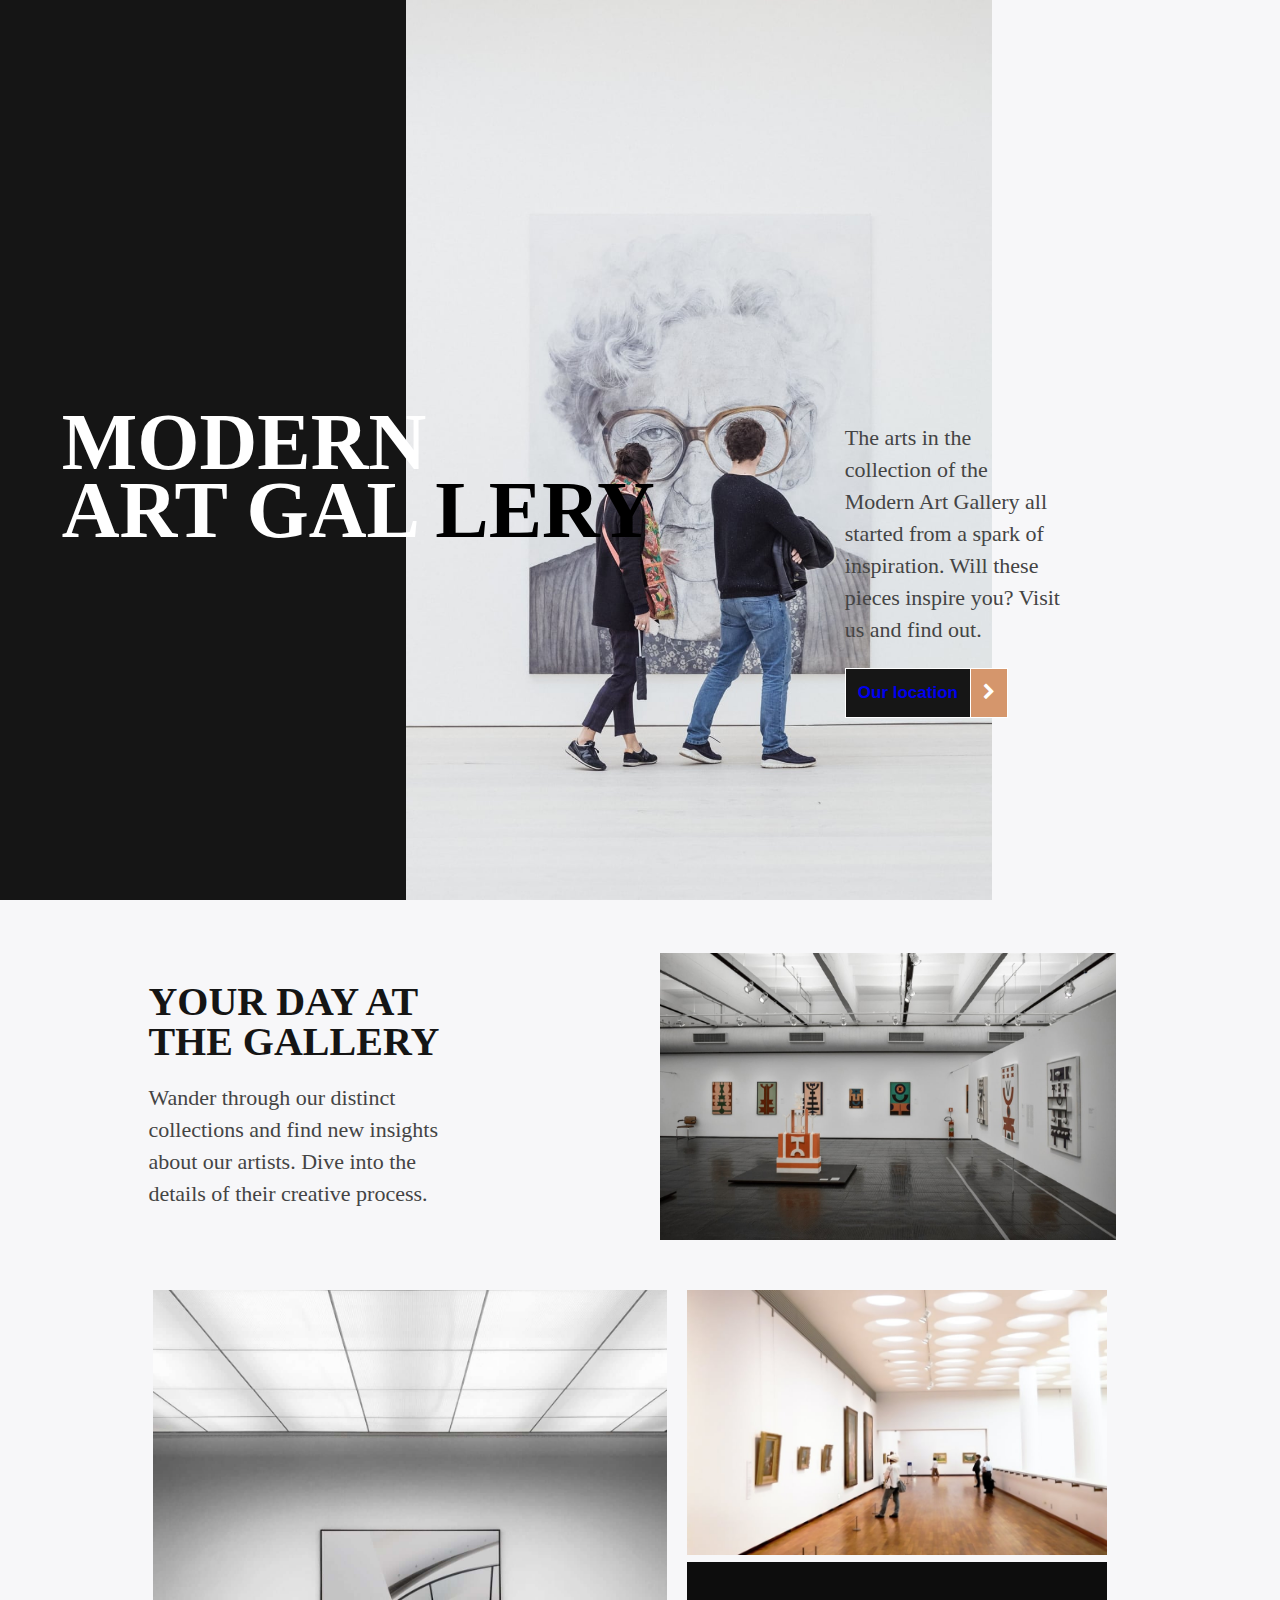
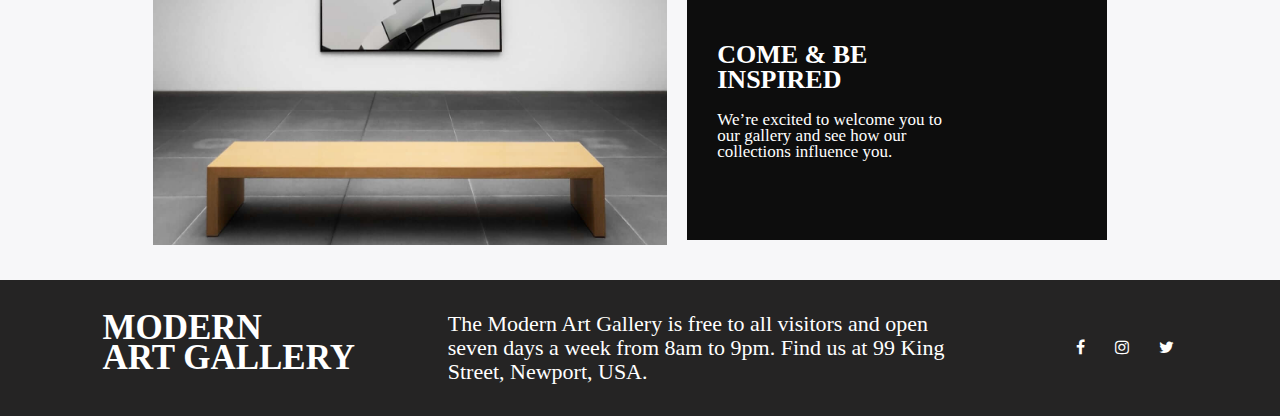
==== index.html @ 7bf1d9e2 "first commit" ====
<!DOCTYPE html>
<html lang="en">
  <head>
    <meta charset="UTF-8" />
    <meta http-equiv="X-UA-Compatible" content="IE=edge" />
    <meta name="viewport" content="width=device-width, initial-scale=1.0" />
    <link rel="stylesheet" href="style.css" />
    <link
      rel="icon"
      type="image/png"
      sizes="32x32"
      href="./assets/favicon-32x32.png"
    />
    <link
      rel="stylesheet"
      href="https://cdnjs.cloudflare.com/ajax/libs/font-awesome/4.7.0/css/font-awesome.min.css"
    />
    <title>Frontend Mentor | Art gallery website</title>
  </head>
  <body>
    <main>
      <section id="intro-section">
        <div class="container">
          <div class="container-dark"></div>
          <div class="container-bg"></div>
        </div>
        <div class="intro-text">
          <div class="text-header">
            <h1>
              Modern <br />
              Art Gal
            </h1>
          </div>
          <div class="sub-head">
            <p>
              The arts in the collection of the Modern Art Gallery all started
              from a spark of inspiration. Will these pieces inspire you? Visit
              us and find out.
            </p>

            <div class="location-btn">
              <div class="location-main">
                <button class="btn">
                  <a href="location.html">
                    <span class="location-link">Our location</span>
                </button>
                <button class="btn2">
                  <i class="fa fa-chevron-right" aria-hidden="true"></i>
                </button>
              </div>
            </div>
          </div>
        </div>
      </section>

      <section id="main-gallery">
        <div class="gallery-conatiner">
          <div class="gallery-main-text">
            <h1>
              Your Day At <br />
              the Gallery
            </h1>

            <p>
              Wander through our distinct collections and find new insights
              about our artists. Dive into the details of their creative
              process.
            </p>
          </div>

          <div class="gallery-image">
            <img
              src="../assets/desktop/image-grid-1@2x.jpg"
              class="gallery-img"
              alt="image"
            />
          </div>
        </div>
      </section>

      <section id="sub-gallery">
        <div class="gallery-container-main">
          <div class="gallery-big">
            <img src="../assets/desktop/image-grid-2@2x.jpg" alt="image" />
          </div>

          <div class="gallery-small">
            <img
              src="../assets/desktop/image-grid-3@2x.jpg"
              class="bgimg1"
              alt="image"
            />

            <div class="bg">
              <div class="gallery-main-text21">
                <h1>
                  COME & BE <br />
                  INSPIRED
                </h1>
                <p>
                  We’re excited to welcome you to our gallery and see how our
                  collections influence you.
                </p>
              </div>
            </div>
          </div>
        </div>
      </section>

      <footer id="footer">
        <div class="footer-container">
          <div class="footer-header">
            <h1>
              MODERN <br />
              ART GALLERY
            </h1>
          </div>
          <div class="footer-text">
            <p>
              The Modern Art Gallery is free to all visitors and open seven days
              a week from 8am to 9pm. Find us at 99 King Street, Newport, USA.
            </p>
          </div>
          <div class="footer-media">
            <ul>
              <li>
                <i class="fa fa-facebook-f"></i>
              </li>
              <li>
                <i class="fa fa-instagram"></i>
              </li>
              <li>
                <i class="fa fa-twitter"></i>
              </li>
            </ul>
          </div>
        </div>
      </footer>
    </main>
  </body>
</html>
---- style.css ----
@import url("https://fonts.googleapis.com/css2?family=Poppins:wght@100;200;300;400;500;600;700&display=swap");

/* * {
  outline: 2px solid red;
} */

html {
  scroll-behavior: smooth;
}

body {
  position: relative;
  padding: 0;
  margin: 0;
  font-family: Poppins, Arial, Helvetica, sans-serif;
  box-sizing: border-box;
  background-color: #f7f7f9;
}

h1 {
  margin-top: 8px;
  margin-bottom: 8px;
}

a {
  text-decoration: none;
  cursor: pointer;
}

p {
  font-weight: 400;
  font-size: 16px;
  line-height: 24px;
}

ul {
  list-style: none;
  padding: 0;
  margin: 0;
}

.container {
  display: flex;
  height: 100vh;
}

.container-dark {
  display: flex;
  flex: 0 1 28%;
  min-height: 100%;
  padding: 0 24px;
  background-image: url("../assets/desktop/dark-bg.png");
  background-repeat: no-repeat;
  background-position: center;
  overflow: hidden;
  background-size: cover;
  justify-content: center;
}

.intro-text {
  display: flex;
  margin-top: -500px;
  justify-content: space-evenly;
}

.text-header {
  flex: 0 1 49%;
}

.text-header h1 {
  font-family: "Big Shoulders Display";
  font-style: normal;
  font-weight: 900;
  font-size: 80px;
  line-height: 68px;
  color: #f7f7f9;
  text-transform: uppercase;
  color: white;
  margin-left: -7.5%;
}

.text-header h1:after {
  color: black;
  content: "LERY";
}

.sub-head {
  flex: 0 1 17%;
  display: flex;
  flex-direction: column;
}

.sub-head p {
  color: black;
  width: 100%;
  font-family: "Outfit";
  font-style: normal;
  font-weight: 300;
  font-size: 22px;
  line-height: 32px;
  color: #444444;
}

.location-main {
  display: flex;
}

.location-btn {
  display: flex;
  justify-content: flex-start;
  align-items: center;
}

.btn {
  padding: 12px;
  background-color: rgb(22, 22, 22);
  border: 1px solid white;
  font-weight: 600;
  font-size: 17px;
  line-height: 24px;
  color: white;
  text-align: center;
}

.btn2 {
  padding: 12px;
  background-color: #d5966c;
  border: 1px solid white;
  font-weight: 600;
  font-size: 17px;
  line-height: 24px;
  color: white;
  text-align: center;
  margin-left: -3%;
}

@media screen and (max-width: 480px) {
  .intro-text {
    display: flex;
    margin-top: -170px;
  }

  .text-header {
    display: flex;
    width: 30%;
  }

  .sub-head p {
    margin-left: -100%;
  }

  .location-main {
    display: flex;
    margin-left: -101%;
  }
}

@media screen and (max-width: 768px) {
  .intro-text {
    display: flex;
    flex-direction: column;
  }
  .text-header {
    display: flex;
    justify-content: flex-end;
  }

  .container-dark {
    flex: 0 1 58%;
    background-image: url("../assets/desktop/image-hero@2x.jpg");
  }

  .text-header h1 {
    width: 60%;
    font-family: "Big Shoulders Display";
    font-style: normal;
    font-weight: 900;
    font-size: 40px;
    line-height: 42px;
    text-transform: uppercase;
    color: #151515;
    text-align: start;
    margin-left: 53%;
  }

  .sub-head {
    display: flex;
    text-align: start;
    margin-left: 53%;
    width: 40%;
    justify-content: flex-end;
    flex-direction: column;
  }

  .sub-head p {
    font-family: "Outfit";
    font-style: normal;
    font-weight: 300;
    font-size: 18px;
    line-height: 28px;
    color: #444444;
  }

  .location-main {
    display: flex;
  }

  .location-btn {
    display: flex;
    justify-content: flex-start;
    align-items: center;
  }

  .btn {
    padding: 12px;
    background-color: rgb(22, 22, 22);
    border: 1px solid white;
    font-weight: 600;
    font-size: 17px;
    line-height: 24px;
    color: white;
    text-align: center;
  }

  .btn2 {
    padding: 12px;
    background-color: #d5966c;
    border: 1px solid white;
    font-weight: 600;
    font-size: 17px;
    line-height: 24px;
    color: white;
    text-align: center;
    margin-left: -3%;
  }
}

.container-bg {
  display: flex;
  flex: 0 2 42%;
  min-height: 100%;
  padding: 0 24px;
  background-image: url("../assets/desktop/image-hero@2x.jpg");
  background-repeat: no-repeat;
  background-position: center;
  overflow: hidden;
  background-size: cover;
  justify-content: center;
}

@media screen and (max-width: 480px) {
  .container {
    display: flex;
    flex-direction: column;
  }

  .container-dark {
    display: flex;
    width: 100%;
    flex: 0 1 68%;
    min-height: 70%;
    padding: 0 1px;
    background-image: url("../assets/desktop/image-hero@2x.jpg");
    background-repeat: no-repeat;
    background-position: center;
    overflow: hidden;
    background-size: cover;
    justify-content: center;
  }
}
@media screen and (max-width: 768px) {
  .container-bg {
    background-image: none;
  }
}

.gallery-conatiner {
  display: flex;
  margin: 20px 40px;
  padding: 30px 30px;
  margin-top: 16%;
  justify-content: space-between;
}

.gallery-main-text {
  display: flex;
  flex-direction: column;
  justify-content: center;
  margin-left: 6%;
}

.gallery-main-text h1 {
  font-family: "Big Shoulders Display";
  font-style: normal;
  font-weight: 900;
  font-size: 40px;
  line-height: 40px;
  text-transform: uppercase;
  margin: 10px 10px;
  color: #151515;
}

.gallery-main-text p {
  font-family: "Outfit";
  font-style: normal;
  font-weight: 300;
  font-size: 22px;
  line-height: 32px;
  width: 60%;
  margin: 10px 10px;
  color: #444444;
  text-align: start;
}

.gallery-image {
  display: flex;
  justify-content: center;
}
.gallery-image img {
  width: 80%;
  margin-right: 13%;
  object-fit: cover;
}

@media screen and (max-width: 480px) {
  .gallery-conatiner {
    display: flex;
    flex-wrap: wrap;
  }

  .gallery-image {
    display: flex;
    justify-content: flex-start;
    margin-left: -8%;
  }
  .gallery-image img {
    margin-right: 13%;
    object-fit: cover;
  }
}

@media screen and (max-width: 768px) {
  .gallery-conatiner {
    margin-top: 30%;
    justify-content: space-between;
  }
  .gallery-main-text {
    display: flex;
    flex-direction: column;

    margin: 10px;

    margin-left: -9%;
  }

  .gallery-main-text h1 {
    font-weight: 900;
    font-size: 30px;
    line-height: 33px;
  }
  .gallery-image img {
    object-fit: cover;
    width: 100%;
    margin-right: -10%;
  }
  .gallery-main-text p {
    font-weight: 400;
    font-size: 20px;
    line-height: 25px;
    width: 100%;
  }
}

.gallery-container-main {
  display: flex;
  flex-wrap: wrap;
  margin: 0 9%;
  justify-content: center;
  margin-top: 1%;
}

.gallery-big {
  flex: 0 1 49%;
}
.gallery-big img {
  width: 100%;
  height: 94%;
  object-fit: cover;
}

.gallery-small {
  flex: 0 1 40%;
  padding: 0 20px;
}

.gallery-small img {
  width: 100%;
  height: 45%;
}

.bgimg2 {
  margin: 20px 0;
}

@media screen and (max-width: 480px) {
  .gallery-big {
    flex: 0 1 83%;
  }

  .gallery-big img {
    /* width: 90%; */
    height: 84%;
    object-fit: cover;
  }

  .gallery-small {
    flex: 0 1 84%;
    padding: 0 10px;
    margin-top: -14%;
  }

  .gallery-small img {
    width: 100%;
    height: 45%;
  }

  .bgimg1 {
    margin: 10px 0;
  }
}

@media screen and (max-width: 768px) {
  .gallery-container-main {
    display: flex;
    margin: 0 1%;
    justify-content: center;
    margin-top: 1%;
  }
}

.gallery-main-text21 {
  display: flex;
  flex-direction: column;
  justify-content: center;
  margin: 0 20px;
}

.bg {
  display: flex;
  background-image: url("../assets/desktop/dark-bg-2.png");
  background-repeat: no-repeat;
  background-position: center;
  overflow: hidden;
  background-size: cover;
  justify-content: center;
  height: 47%;
}

.gallery-main-text21 h1 {
  font-family: "Big Shoulders Display";
  font-style: normal;
  font-weight: 900;
  font-size: 26px;
  line-height: 25px;
  text-transform: uppercase;
  margin: 10px 10px;
  color: white;
}

.gallery-main-text21 p {
  font-family: "Outfit";
  font-style: normal;
  font-weight: 300;
  font-size: 17px;
  line-height: 16px;
  width: 65%;
  margin: 10px 10px;
  color: white;
}

@media screen and (max-width: 768px) {
  .gallery-main-text21 h1 {
    font-weight: 900;
    font-size: 22px;
    line-height: 23px;
  }

  .gallery-main-text21 p {
    font-size: 16px;
    line-height: 16px;
    width: 70%;
    margin: 5px 5px;
  }
}

.footer-container {
  display: flex;
  background-color: #131212ec;
  flex-wrap: wrap;
}

.footer-header {
  flex: 1;
  margin: 25px;
  margin-left: 8%;
}

.footer-header h1 {
  color: #ffffff;
  font-family: "Big Shoulders Display";
  font-style: normal;
  font-weight: 800;
  font-size: 35px;
  line-height: 30px;
}

.footer-text {
  display: flex;
  flex: 0 2 40%;
  text-align: start;
  margin: 10px;
}

.footer-text p {
  color: #ffffff;
  font-family: "Outfit";
  font-style: normal;
  font-weight: 300;
  font-size: 22px;
}

.footer-media {
  display: flex;
  flex: 1;
  justify-content: center;
}

.footer-media ul {
  display: flex;
  align-items: center;
  margin: 20px;
}

.footer-media ul li {
  margin: 15px;
  color: white;
}

@media screen and (max-width: 480px) {
  .footer-container {
    display: flex;
    background-color: #131212ec;
    flex-wrap: wrap;
    justify-content: center;
  }

  .footer-header {
    flex: 0 1 45%;
    margin: 25px;
    margin-left: 8%;
  }
  .footer-text {
    display: flex;
    flex: 0 1 60%;
    text-align: center;
    /* margin-left: 20%; */
  }
}
@media screen and (max-width: 768px) {
  .footer-header h1 {
    font-weight: 600;
    font-size: 25px;
    line-height: 27px;
  }

  .footer-text p {
    font-weight: 300;
    font-size: 18px;
  }
}

/* THE STYLES FOR THE LOCATION PAGE */

.location-link a {
  color: inherit !important;
}

#map-background {
  width: 100%;
  height: 600px;
  background-image: url("./assets/desktop/image-map.png");
}

.map-location {
  width: 100%;
  height: 548px;
  color: #ffffff;
  display: grid;
  grid-template-columns: 1fr 1fr;
  justify-content: start;
  align-items: baseline;
  background-color: #151515;
}

.map-location > div {
  margin: auto 10%;
}

.map-location h1 {
  text-transform: uppercase;
  color: #ffffff;
  line-height: 2rem;
}
.map-location h3 {
  text-transform: uppercase;
  color: #d5966c;
  line-height: 1rem;
}

.location-bottom {
  display: grid;
  grid-template-columns: 1fr 1fr 1fr;
  background-color: #d5966c;
  height: 224px;
}

.location-bottom > div {
  margin: auto 10%;
}

.location-bottom i {
  font-size: 32px;
  color: #000 !important;
}

/* THE END OF STYLES FOR THE LOCATION PAGE */
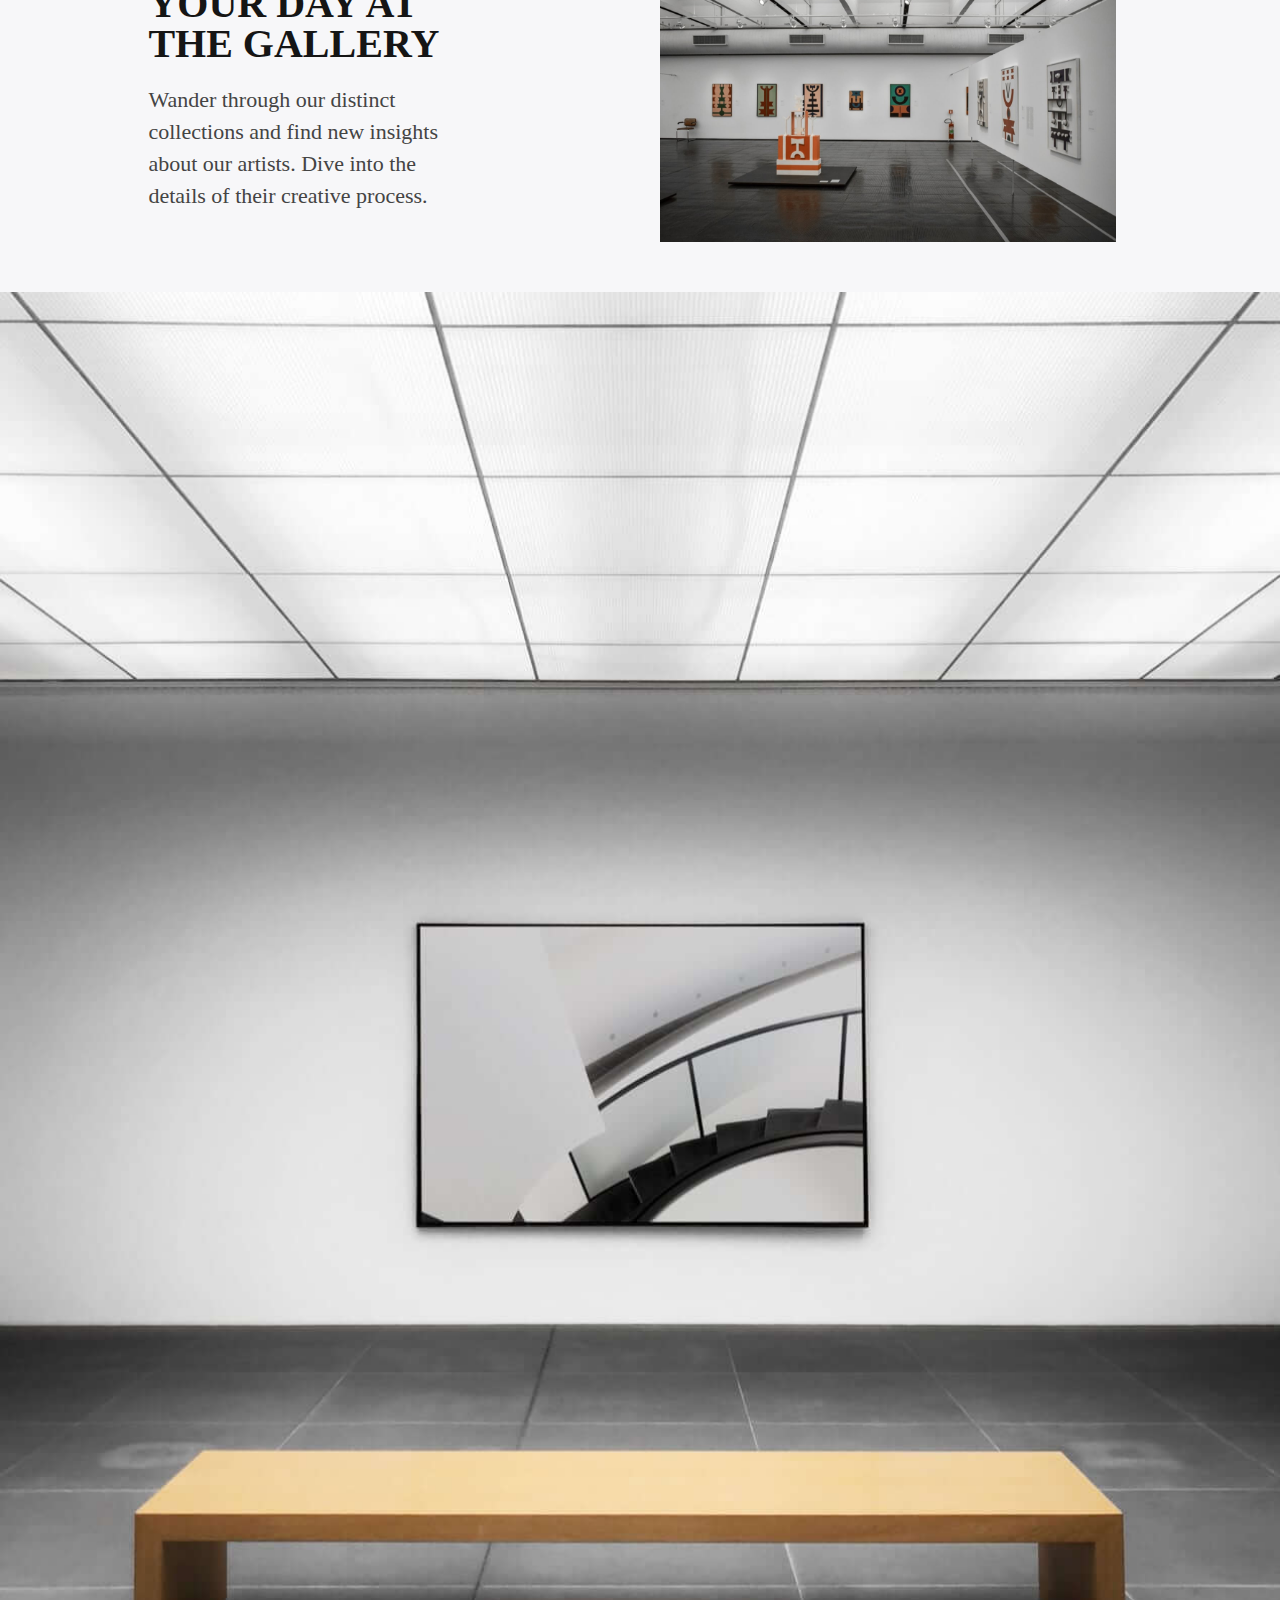
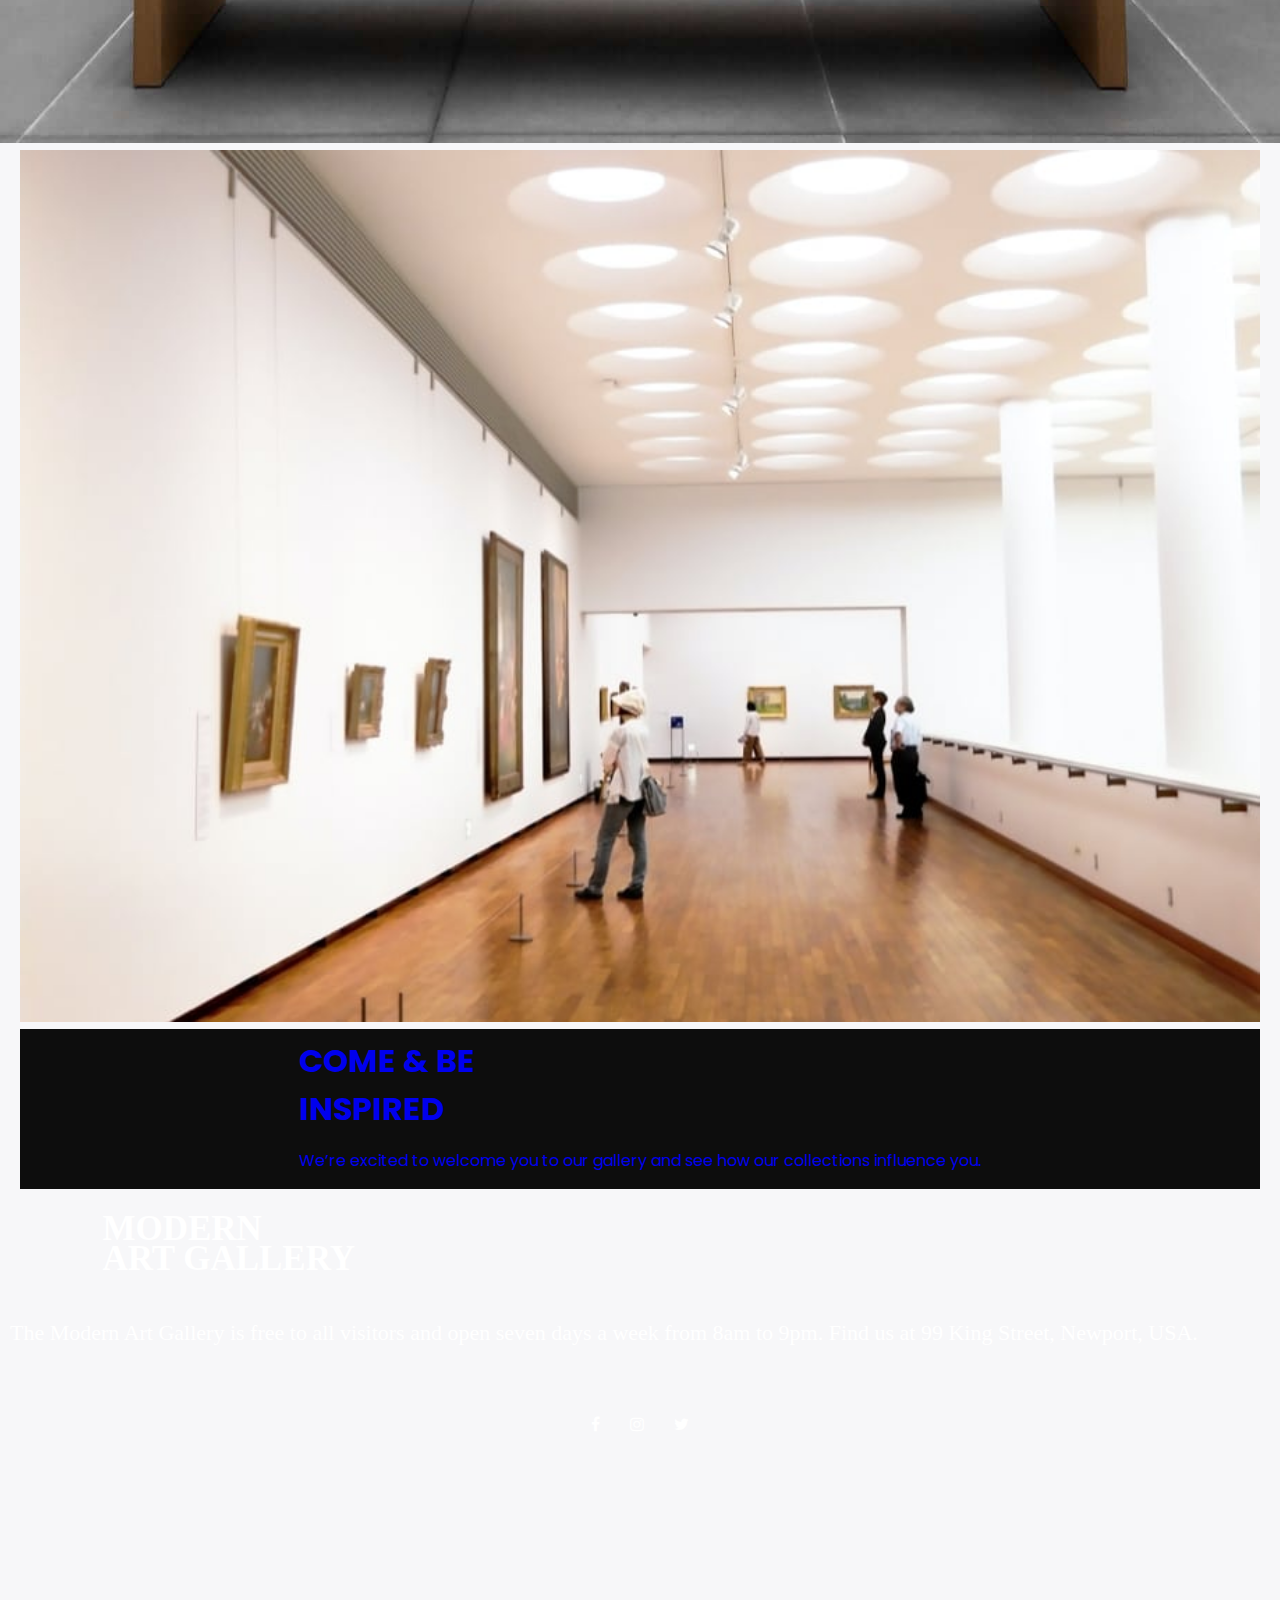
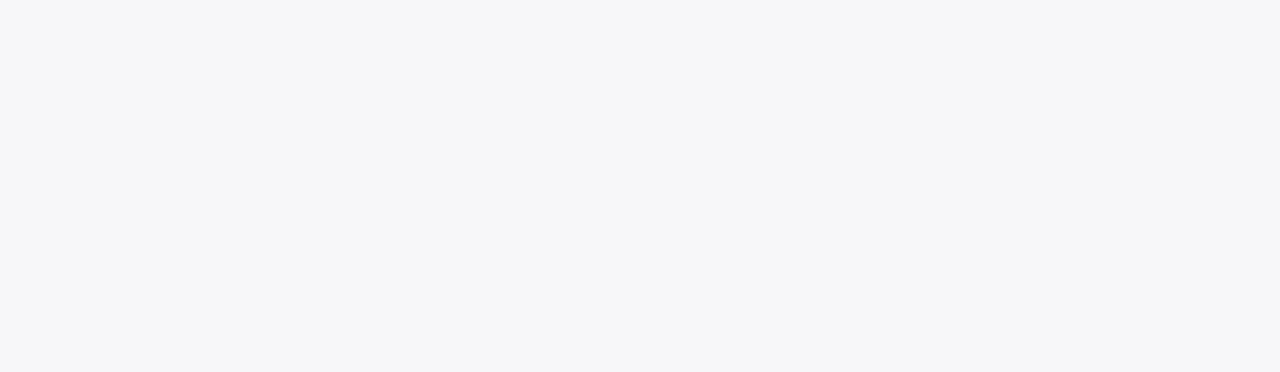
==== commit bcfd5dbb: "tried changing the styles" ====
--- a/index.html
+++ b/index.html
@@ -19,11 +19,12 @@
   </head>
   <body>
     <main>
-      <section id="intro-section">
-        <div class="container">
-          <div class="container-dark"></div>
-          <div class="container-bg"></div>
+      <section>
+        <div class="home">
+          <div class="home-dark"></div>
+          <div class="home-bg"></div>
         </div>
+
         <div class="intro-text">
           <div class="text-header">
             <h1>
@@ -31,7 +32,7 @@
               Art Gal
             </h1>
           </div>
-          <div class="sub-head">
+          <div class="mid-head">
             <p>
               The arts in the collection of the Modern Art Gallery all started
               from a spark of inspiration. Will these pieces inspire you? Visit
@@ -53,7 +54,7 @@
         </div>
       </section>
 
-      <section id="main-gallery">
+      <section id="mid-gallery">
         <div class="gallery-conatiner">
           <div class="gallery-main-text">
             <h1>
@@ -78,8 +79,8 @@
         </div>
       </section>
 
-      <section id="sub-gallery">
-        <div class="gallery-container-main">
+      <section id="mid-gallery">
+        <div class="gallery-home-main">
           <div class="gallery-big">
             <img src="../assets/desktop/image-grid-2@2x.jpg" alt="image" />
           </div>
@@ -92,7 +93,7 @@
             />
 
             <div class="bg">
-              <div class="gallery-main-text21">
+              <div class="gallery-mid-text">
                 <h1>
                   COME & BE <br />
                   INSPIRED
@@ -108,7 +109,7 @@
       </section>
 
       <footer id="footer">
-        <div class="footer-container">
+        <div class="footer-home">
           <div class="footer-header">
             <h1>
               MODERN <br />
--- a/style.css
+++ b/style.css
@@ -1,8 +1,8 @@
 @import url("https://fonts.googleapis.com/css2?family=Poppins:wght@100;200;300;400;500;600;700&display=swap");
 
-/* * {
-  outline: 2px solid red;
-} */
+* {
+  /* outline: 2px solid red; */
+}
 
 html {
   scroll-behavior: smooth;
@@ -589,6 +589,44 @@
   width: 100%;
   height: 600px;
   background-image: url("./assets/desktop/image-map.png");
+  position: relative;
+}
+
+.location-head {
+  position: absolute;
+  top: 0;
+  left: 10%;
+  margin: 0;
+  padding: 0;
+}
+
+#arrow {
+  height: 42px;
+  width: 36px;
+  background-color: #d5966c;
+  border: none;
+  margin-right: -4px;
+}
+
+#arrow:hover {
+  background-color: #000;
+}
+
+#arrow .fa {
+  color: #ffffff !important;
+}
+
+#back-home {
+  height: 42px;
+  background-color: #000;
+  border: none;
+}
+#back-home:hover {
+  background-color: #d5966c;
+}
+
+#back-home > a {
+  color: #ffffff !important;
 }
 
 .map-location {
@@ -609,8 +647,12 @@
 .map-location h1 {
   text-transform: uppercase;
   color: #ffffff;
-  line-height: 2rem;
-}
+  line-height: 2.5rem;
+  font-weight: bolder;
+  font-size: 42px;
+  line-break: loose;
+}
+
 .map-location h3 {
   text-transform: uppercase;
   color: #d5966c;
@@ -625,7 +667,7 @@
 }
 
 .location-bottom > div {
-  margin: auto 10%;
+  margin: auto 20%;
 }
 
 .location-bottom i {
@@ -633,4 +675,83 @@
   color: #000 !important;
 }
 
+.location-start {
+  font-weight: bolder;
+  font-size: 32px;
+  text-transform: uppercase;
+}
+
+.location-end a {
+  margin: auto 3%;
+}
+.location-end i:hover {
+  color: #ffffff !important;
+}
+
+/* media queries for tablet screen (max-width: 768px) and (min-width: 481px) */
+@media screen and (max-width: 768px) and (min-width: 481px) {
+  .location-head {
+    position: absolute;
+    top: 0;
+    left: 5%;
+    margin: 0;
+    padding: 0;
+  }
+  .location-bottom {
+    display: grid;
+    grid-template-columns: 1fr 1fr 1fr;
+    background-color: #d5966c;
+    height: 224px;
+  }
+  .location-start {
+    font-size: 20px;
+  }
+}
+
+/* media queries for mobile screens (max-width: 481px)  */
+@media screen and (max-width: 480px) {
+  #map-background {
+    width: 100%;
+    height: 550px;
+    background: center center repeat-y url("./assets/desktop/image-map.png");
+    position: relative;
+  }
+  .location-head {
+    position: absolute;
+    top: 0;
+    left: 0;
+    margin: 0;
+    padding: 0;
+  }
+
+  .map-location {
+    display: flex;
+    flex-direction: column;
+    align-items: flex-start;
+  }
+
+  .map-location > div {
+    padding: 2px;
+    margin: auto 10px;
+  }
+
+  .map-location h1 {
+    text-transform: uppercase;
+    color: #ffffff;
+    line-height: 2.5rem;
+    font-weight: bolder;
+    font-size: 42px;
+  }
+
+  .location-bottom {
+    display: flex;
+    flex-direction: column;
+    height: 375px;
+  }
+
+  .location-bottom > div {
+    margin: auto 15px;
+  }
+}
+
 /* THE END OF STYLES FOR THE LOCATION PAGE */
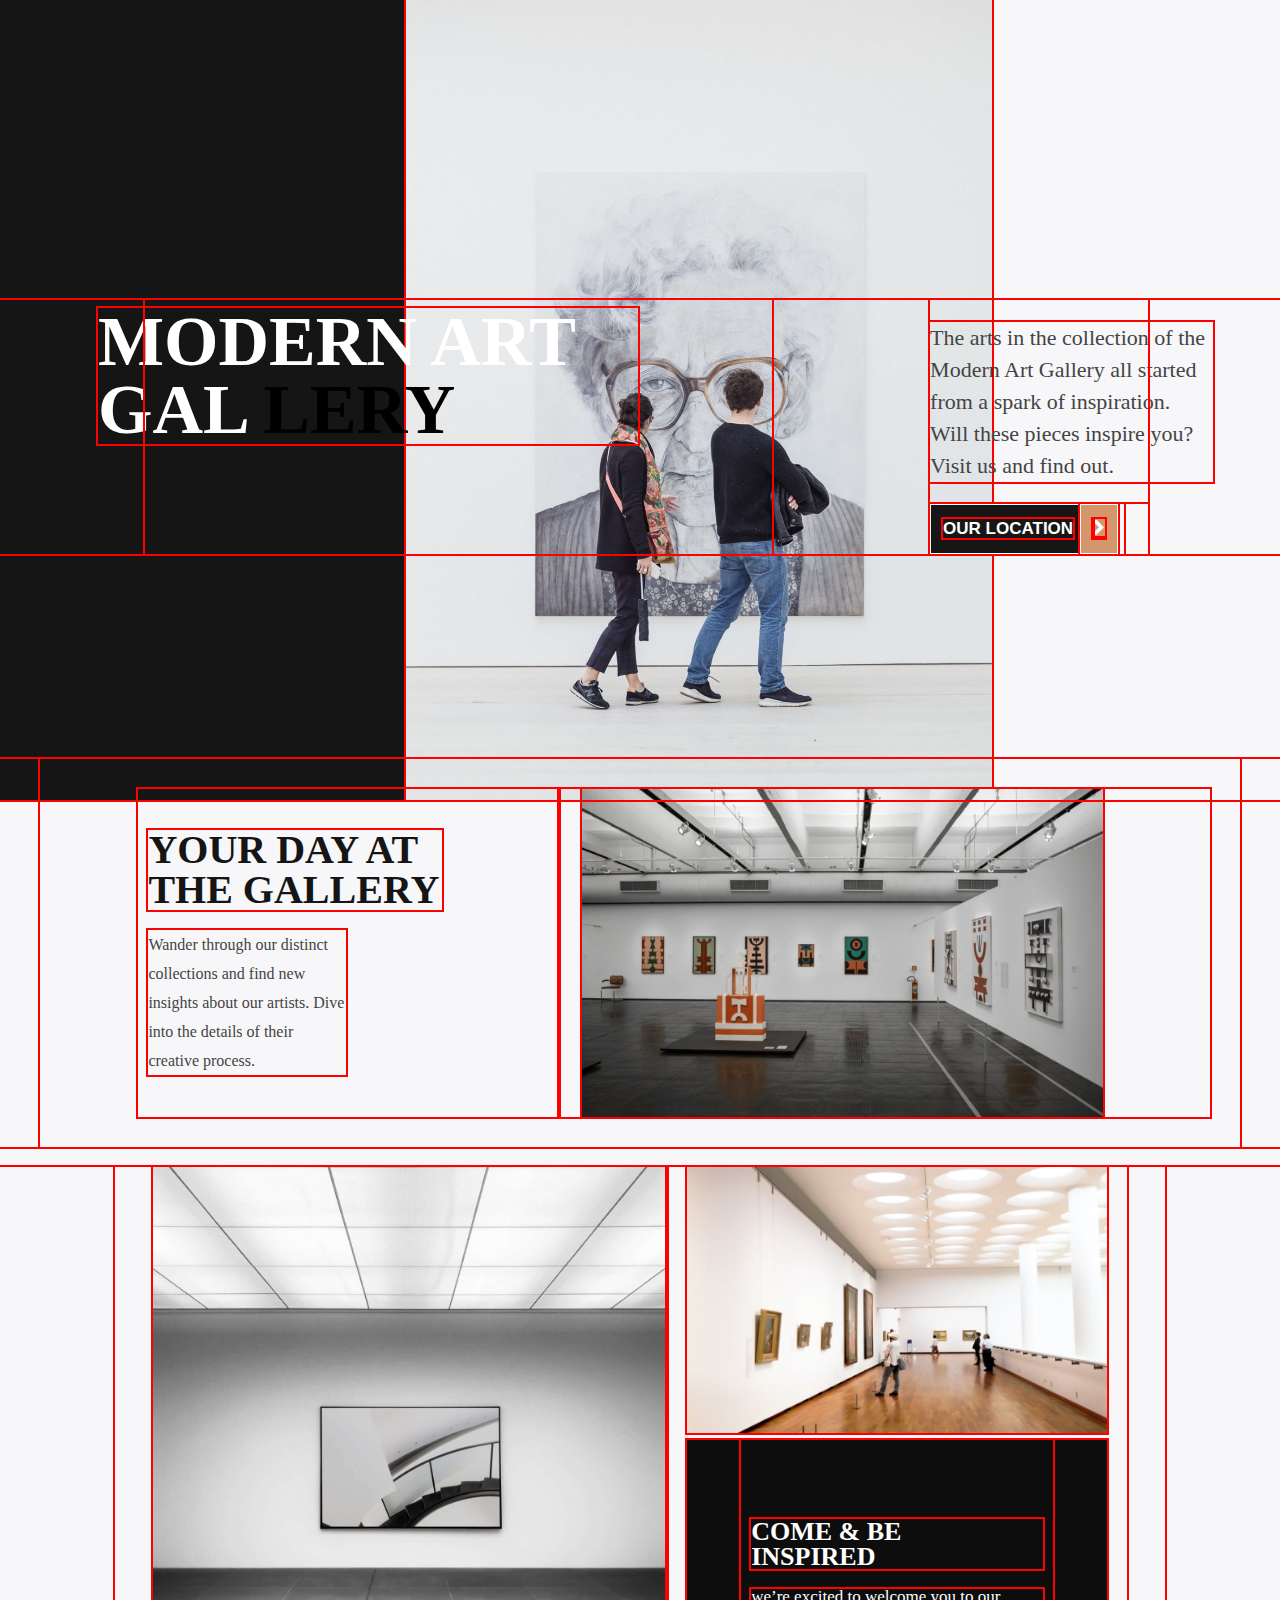
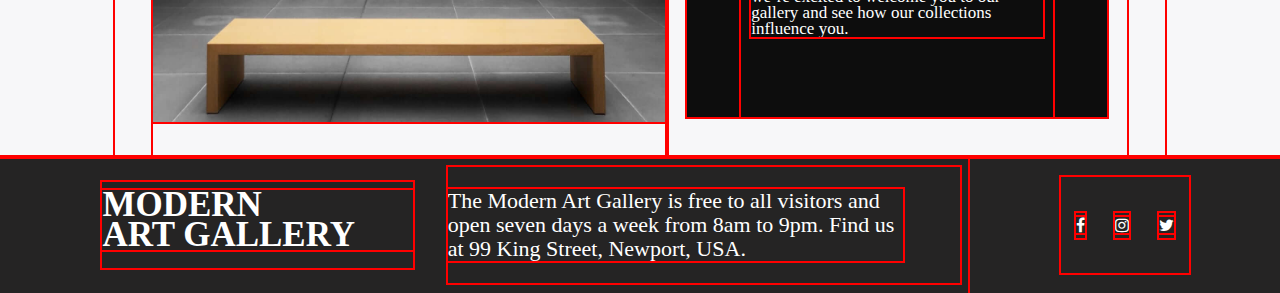
==== commit 5a7b5194: "added some styling to the hom page" ====
--- a/index.html
+++ b/index.html
@@ -19,7 +19,7 @@
   </head>
   <body>
     <main>
-      <section>
+      <section id="mobile-first">
         <div class="home">
           <div class="home-dark"></div>
           <div class="home-bg"></div>
@@ -28,7 +28,7 @@
         <div class="intro-text">
           <div class="text-header">
             <h1>
-              Modern <br />
+              Modern 
               Art Gal
             </h1>
           </div>
@@ -46,7 +46,9 @@
                     <span class="location-link">Our location</span>
                 </button>
                 <button class="btn2">
-                  <i class="fa fa-chevron-right" aria-hidden="true"></i>
+                    <a href="#">
+                      <i class="fa fa-chevron-right" aria-hidden="true"></i>
+                    </a>
                 </button>
               </div>
             </div>
@@ -58,7 +60,7 @@
         <div class="gallery-conatiner">
           <div class="gallery-main-text">
             <h1>
-              Your Day At <br />
+              Your Day At 
               the Gallery
             </h1>
 
@@ -98,7 +100,7 @@
                   COME & BE <br />
                   INSPIRED
                 </h1>
-                <p>
+                <p class="mid-p">
                   We’re excited to welcome you to our gallery and see how our
                   collections influence you.
                 </p>
@@ -117,7 +119,7 @@
             </h1>
           </div>
           <div class="footer-text">
-            <p>
+            <p >
               The Modern Art Gallery is free to all visitors and open seven days
               a week from 8am to 9pm. Find us at 99 King Street, Newport, USA.
             </p>
--- a/style.css
+++ b/style.css
@@ -1,12 +1,14 @@
 @import url("https://fonts.googleapis.com/css2?family=Poppins:wght@100;200;300;400;500;600;700&display=swap");
 
 * {
-  /* outline: 2px solid red; */
+  outline: 2px solid red;
 }
 
 html {
   scroll-behavior: smooth;
 }
+
+/* GENERAL STYLING */
 
 body {
   position: relative;
@@ -15,6 +17,7 @@
   font-family: Poppins, Arial, Helvetica, sans-serif;
   box-sizing: border-box;
   background-color: #f7f7f9;
+  overflow-x: hidden;
 }
 
 h1 {
@@ -25,6 +28,8 @@
 a {
   text-decoration: none;
   cursor: pointer;
+  color: #ffffff;
+  text-transform: uppercase;
 }
 
 p {
@@ -38,13 +43,16 @@
   padding: 0;
   margin: 0;
 }
-
-.container {
-  display: flex;
-  height: 100vh;
-}
-
-.container-dark {
+/* END OF GENERAL STYLING */
+
+/* STYLING FOR THE FIRST MAIN SECTION OF THE HOME PAGE */
+
+.home {
+  display: flex;
+  height: 800px;
+}
+
+.home-dark {
   display: flex;
   flex: 0 1 28%;
   min-height: 100%;
@@ -70,13 +78,18 @@
 .text-header h1 {
   font-family: "Big Shoulders Display";
   font-style: normal;
-  font-weight: 900;
-  font-size: 80px;
+  font-weight: 800;
+  font-size: 70px;
   line-height: 68px;
   color: #f7f7f9;
   text-transform: uppercase;
   color: white;
   margin-left: -7.5%;
+  width: 540px;
+}
+#break {
+  margin-left: 1%;
+  letter-spacing: 10px;
 }
 
 .text-header h1:after {
@@ -84,15 +97,17 @@
   content: "LERY";
 }
 
-.sub-head {
+.mid-head {
   flex: 0 1 17%;
   display: flex;
   flex-direction: column;
-}
-
-.sub-head p {
+  position: relative;
+  left: 1%;
+}
+
+.mid-head p {
   color: black;
-  width: 100%;
+  width: 130%;
   font-family: "Outfit";
   font-style: normal;
   font-weight: 300;
@@ -120,6 +135,11 @@
   line-height: 24px;
   color: white;
   text-align: center;
+}
+
+.btn:hover {
+  background-color: #d5966c;
+  color: white;
 }
 
 .btn2 {
@@ -133,20 +153,44 @@
   text-align: center;
   margin-left: -3%;
 }
+.btn2:hover {
+  background-color: #000;
+  color: white;
+  cursor: pointer;
+}
 
 @media screen and (max-width: 480px) {
+  #mobile-first {
+    display: flex;
+    flex-direction: column;
+    background-color: aqua;
+  }
   .intro-text {
     display: flex;
-    margin-top: -170px;
+    flex-direction: column;
+    margin-top: -235px;
   }
 
   .text-header {
-    display: flex;
-    width: 30%;
-  }
-
-  .sub-head p {
-    margin-left: -100%;
+    /* display: flex; */
+    width: 100%;
+  }
+
+  .mid-head {
+    display: flex;
+    flex-direction: column;
+    position: relative;
+    left: 1%;
+  }
+
+  .mid-head p {
+    /* color: black; */
+    width: 100%;
+    font-family: "Outfit";
+    font-style: normal;
+    font-size: 23px;
+    line-height: 29px;
+    /* color: #444444; */
   }
 
   .location-main {
@@ -155,7 +199,7 @@
   }
 }
 
-@media screen and (max-width: 768px) {
+@media screen and (min-width: 500px) and (max-width: 768px) {
   .intro-text {
     display: flex;
     flex-direction: column;
@@ -165,7 +209,7 @@
     justify-content: flex-end;
   }
 
-  .container-dark {
+  .home-dark {
     flex: 0 1 58%;
     background-image: url("../assets/desktop/image-hero@2x.jpg");
   }
@@ -183,16 +227,16 @@
     margin-left: 53%;
   }
 
-  .sub-head {
+  .mid-head {
     display: flex;
     text-align: start;
     margin-left: 53%;
-    width: 40%;
+    width: 48%;
     justify-content: flex-end;
     flex-direction: column;
   }
 
-  .sub-head p {
+  .mid-head p {
     font-family: "Outfit";
     font-style: normal;
     font-weight: 300;
@@ -235,7 +279,7 @@
   }
 }
 
-.container-bg {
+.home-bg {
   display: flex;
   flex: 0 2 42%;
   min-height: 100%;
@@ -249,12 +293,12 @@
 }
 
 @media screen and (max-width: 480px) {
-  .container {
+  .home {
     display: flex;
     flex-direction: column;
   }
 
-  .container-dark {
+  .home-dark {
     display: flex;
     width: 100%;
     flex: 0 1 68%;
@@ -269,7 +313,7 @@
   }
 }
 @media screen and (max-width: 768px) {
-  .container-bg {
+  .home-bg {
     background-image: none;
   }
 }
@@ -298,18 +342,19 @@
   text-transform: uppercase;
   margin: 10px 10px;
   color: #151515;
+  width: 294px;
 }
 
 .gallery-main-text p {
   font-family: "Outfit";
   font-style: normal;
-  font-weight: 300;
-  font-size: 22px;
-  line-height: 32px;
-  width: 60%;
+  font-size: 16px;
+  line-height: 29px;
+  width: 47%;
   margin: 10px 10px;
   color: #444444;
   text-align: start;
+  text-transform: none;
 }
 
 .gallery-image {
@@ -357,6 +402,7 @@
     font-weight: 900;
     font-size: 30px;
     line-height: 33px;
+    width: 200px;
   }
   .gallery-image img {
     object-fit: cover;
@@ -371,7 +417,7 @@
   }
 }
 
-.gallery-container-main {
+.gallery-home-main {
   display: flex;
   flex-wrap: wrap;
   margin: 0 9%;
@@ -427,18 +473,23 @@
   .bgimg1 {
     margin: 10px 0;
   }
-}
-
-@media screen and (max-width: 768px) {
-  .gallery-container-main {
-    display: flex;
-    margin: 0 1%;
-    justify-content: center;
-    margin-top: 1%;
-  }
-}
-
-.gallery-main-text21 {
+
+  .text-header h1 {
+    width: 51%;
+    font-family: "Big Shoulders Display";
+    font-style: normal;
+    font-weight: 900;
+    font-size: 30px;
+    line-height: 28px;
+    text-transform: uppercase;
+    color: #151515;
+    text-align: start;
+    margin-left: 1%;
+    padding: 10px;
+  }
+}
+
+.gallery-mid-text {
   display: flex;
   flex-direction: column;
   justify-content: center;
@@ -456,7 +507,7 @@
   height: 47%;
 }
 
-.gallery-main-text21 h1 {
+.gallery-mid-text h1 {
   font-family: "Big Shoulders Display";
   font-style: normal;
   font-weight: 900;
@@ -467,25 +518,35 @@
   color: white;
 }
 
-.gallery-main-text21 p {
+.gallery-mid-text p {
   font-family: "Outfit";
   font-style: normal;
   font-weight: 300;
   font-size: 17px;
   line-height: 16px;
-  width: 65%;
   margin: 10px 10px;
   color: white;
+  text-transform: lowercase;
+  align-items: center;
+}
+.mid-p {
+  width: 292px;
 }
 
 @media screen and (max-width: 768px) {
-  .gallery-main-text21 h1 {
+  .gallery-home-main {
+    display: flex;
+    margin: 0 1%;
+    justify-content: center;
+    margin-top: 1%;
+  }
+  .gallery-mid-text h1 {
     font-weight: 900;
     font-size: 22px;
     line-height: 23px;
   }
 
-  .gallery-main-text21 p {
+  .gallery-mid-text p {
     font-size: 16px;
     line-height: 16px;
     width: 70%;
@@ -493,7 +554,7 @@
   }
 }
 
-.footer-container {
+.footer-home {
   display: flex;
   background-color: #131212ec;
   flex-wrap: wrap;
@@ -525,8 +586,9 @@
   color: #ffffff;
   font-family: "Outfit";
   font-style: normal;
-  font-weight: 300;
   font-size: 22px;
+  text-transform: none;
+  width: 89%;
 }
 
 .footer-media {
@@ -545,9 +607,16 @@
   margin: 15px;
   color: white;
 }
+.footer-media ul li:hover {
+  margin: 15px;
+  color: black;
+  padding: 2px;
+  background-color: #d5966c;
+  cursor: pointer;
+}
 
 @media screen and (max-width: 480px) {
-  .footer-container {
+  .footer-home {
     display: flex;
     background-color: #131212ec;
     flex-wrap: wrap;
